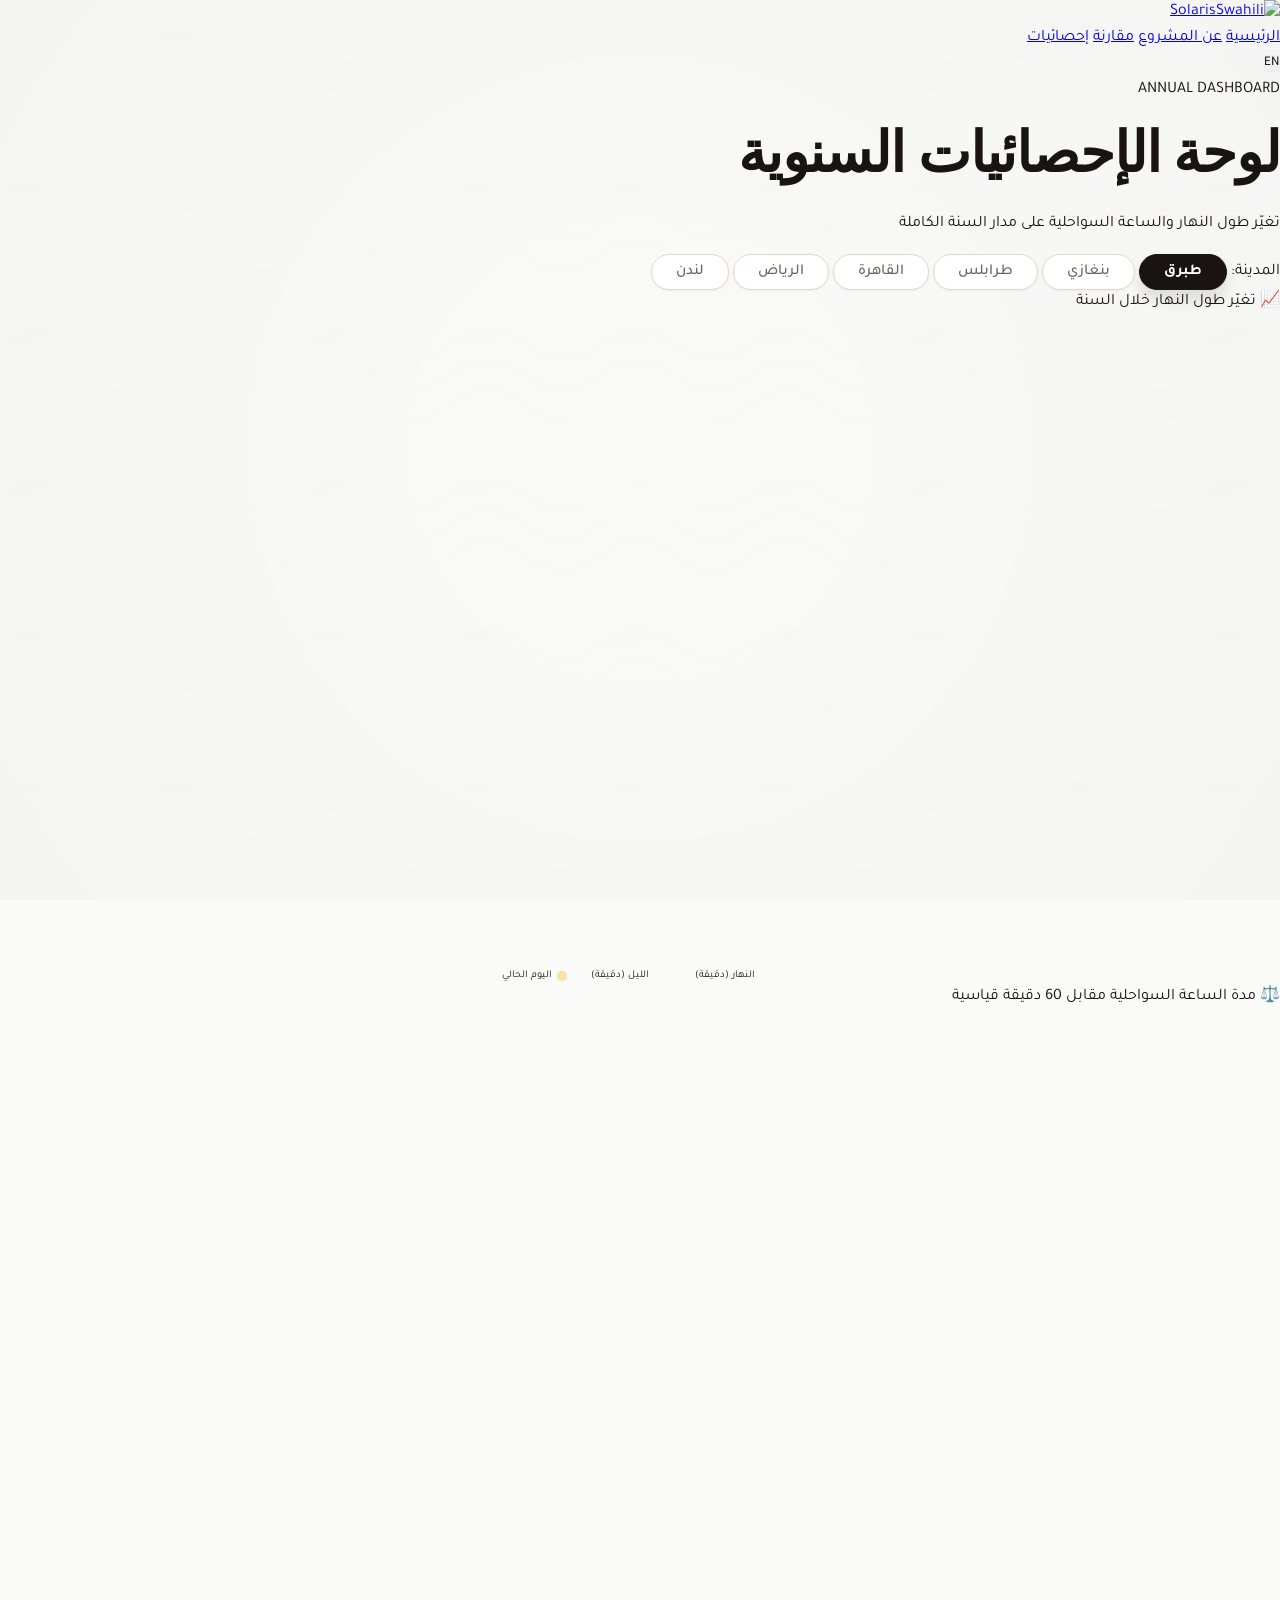
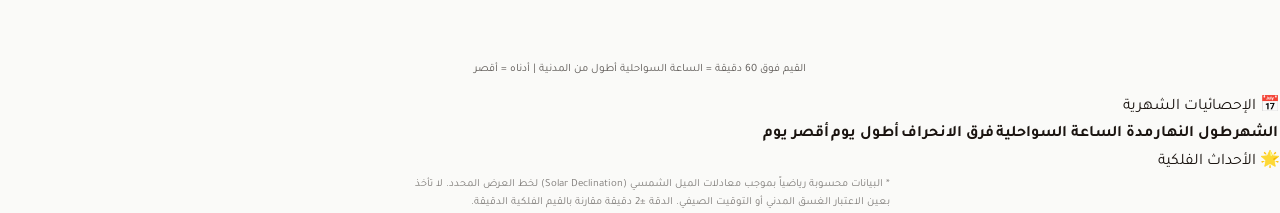
==== dashboard.html @ e829fd71 "Update dashboard.html" ====
<!DOCTYPE html>
<html lang="ar" dir="rtl">
<head>
    <meta charset="UTF-8">
    <meta name="viewport" content="width=device-width, initial-scale=1.0">
    <title>لوحة الإحصائيات السنوية | SolarisSwahili</title>
    <link rel="preconnect" href="https://fonts.googleapis.com">
    <link rel="preconnect" href="https://fonts.gstatic.com" crossorigin>
    <link href="https://fonts.googleapis.com/css2?family=JetBrains+Mono:wght@300;400;600;700&family=Tajawal:wght@300;400;500;700;800&display=swap" rel="stylesheet">
    <script src="https://cdn.tailwindcss.com"></script>
    <script>tailwind.config={darkMode:'class',theme:{extend:{fontFamily:{sans:['"Tajawal"','sans-serif'],mono:['"JetBrains Mono"','monospace']}}}}</script>
    <link rel="stylesheet" href="css/style.css">
    <style>
        .tooltip-dot {
            position:absolute;
            background:var(--text-pri);
            color:var(--surface);
            padding:0.3rem 0.6rem;
            border-radius:0.5rem;
            font-size:0.65rem;
            font-family:'JetBrains Mono',monospace;
            pointer-events:none;
            white-space:nowrap;
            transform:translate(-50%,-120%);
            /* ✅ مشكلة 12 — z-index عبر متغير CSS */
            z-index: var(--z-content, 10);
        }
    </style>
</head>
<body class="antialiased min-h-screen">

    <!-- ✅ Bug 3 — تطبيق الثيم المحفوظ مبكراً -->
    <script src="js/theme.js"></script>

    <nav class="site-nav">
        <!-- ✅ Issue 20 — شعار SVG -->
        <a href="index.html" class="nav-logo" aria-label="SolarisSwahili — الصفحة الرئيسية">
            <img src="assets/logo.svg" alt="SolarisSwahili" height="28">
        </a>
        <div class="nav-links">
            <!-- ✅ Bug 2 — data-i18n على جميع روابط التنقل -->
            <a href="index.html"     class="nav-link"        data-i18n="navHome">الرئيسية</a>
            <a href="about.html"     class="nav-link"        data-i18n="navAbout">عن المشروع</a>
            <a href="compare.html"   class="nav-link"        data-i18n="navCompare">مقارنة</a>
            <a href="dashboard.html" class="nav-link active" data-i18n="navDashboard">إحصائيات</a>
        </div>
        <div class="nav-right">
            <button id="lang-toggle" class="lang-btn" onclick="toggleLang()">EN</button>
        </div>
    </nav>

    <div id="stars-layer" class="fixed inset-0 pointer-events-none z-0 opacity-0" aria-hidden="true"></div>

    <div class="page-container" style="background:linear-gradient(160deg,var(--sky-top),var(--sky-bot));min-height:100vh;">

        <!-- Header -->
        <div class="text-center pt-4 pb-6 px-4">
            <p class="font-mono text-xs tracking-widest mb-2" style="color:var(--text-sec)">ANNUAL DASHBOARD</p>
            <h1 class="font-extrabold text-2xl md:text-3xl mb-2" style="color:var(--text-pri)">لوحة الإحصائيات السنوية</h1>
            <p class="text-sm max-w-md mx-auto" style="color:var(--text-sec)">
                تغيّر طول النهار والساعة السواحلية على مدار السنة الكاملة
            </p>
        </div>

        <!-- City picker -->
        <div class="dash-city-picker">
            <span class="text-xs font-bold tracking-wider" style="color:var(--text-sec);align-self:center;">المدينة:</span>
            <button class="city-btn text-xs active" onclick="selectCity(this,'Tobruk',32.0773,23.9600)" data-city="Tobruk">طبرق</button>
            <button class="city-btn text-xs" onclick="selectCity(this,'Benghazi',32.1167,20.0667)" data-city="Benghazi">بنغازي</button>
            <button class="city-btn text-xs" onclick="selectCity(this,'Tripoli',32.8892,13.1900)" data-city="Tripoli">طرابلس</button>
            <button class="city-btn text-xs" onclick="selectCity(this,'Cairo',30.0444,31.2357)" data-city="Cairo">القاهرة</button>
            <button class="city-btn text-xs" onclick="selectCity(this,'Riyadh',24.6877,46.7219)" data-city="Riyadh">الرياض</button>
            <button class="city-btn text-xs" onclick="selectCity(this,'London',51.5074,-0.1278)" data-city="London">لندن</button>
        </div>

        <!-- Key stats row -->
        <div class="dash-section">
            <div class="dash-stats-grid" id="stats-grid"></div>
        </div>

        <!-- Day Length Chart -->
        <div class="dash-section">
            <div class="dash-title">
                <span>📈</span>
                <span id="chart-title">تغيّر طول النهار خلال السنة</span>
            </div>
            <div class="dash-card">
                <div class="chart-container" style="position:relative;">
                    <!-- ✅ Bug 22 — إضافة role وaria-label وaria-describedby للـ Canvas -->
                    <canvas id="day-length-chart"
                            role="img"
                            aria-label="مخطط يُظهر تغير طول النهار على مدار السنة"
                            aria-describedby="chart-desc"
                            style="width:100%;display:block;cursor:crosshair;"></canvas>
                    <p id="chart-desc" class="sr-only">
                        يعرض هذا المخطط مدة النهار بالدقائق لكل يوم من أيام السنة.
                        أطول يوم في يونيو عند خطوط العرض الشمالية، وأقصر يوم في ديسمبر.
                    </p>
                    <div id="chart-tooltip" class="tooltip-dot" style="display:none;"></div>
                </div>
                <div style="display:flex;justify-content:center;gap:1.5rem;margin-top:0.75rem;font-size:0.65rem;color:var(--text-sec);">
                    <span style="display:flex;align-items:center;gap:0.3rem;">
                        <span style="width:18px;height:3px;display:inline-block;background:var(--day-clr);border-radius:9999px;"></span> النهار (دقيقة)
                    </span>
                    <span style="display:flex;align-items:center;gap:0.3rem;">
                        <span style="width:18px;height:3px;display:inline-block;background:var(--night-clr);border-radius:9999px;"></span> الليل (دقيقة)
                    </span>
                    <span style="display:flex;align-items:center;gap:0.3rem;">
                        <span style="width:10px;height:10px;display:inline-block;background:rgba(251,191,36,0.4);border:2px dashed var(--day-clr);border-radius:50%;"></span> اليوم الحالي
                    </span>
                </div>
            </div>
        </div>

        <!-- Swahili Hour vs Civil Time chart -->
        <div class="dash-section">
            <div class="dash-title">
                <span>⚖️</span>
                <span>مدة الساعة السواحلية مقابل 60 دقيقة قياسية</span>
            </div>
            <div class="dash-card">
                <div class="chart-container">
                    <canvas id="hour-diff-chart"
                            role="img"
                            aria-label="مخطط يقارن مدة الساعة السواحلية بالساعة القياسية (60 دقيقة) على مدار السنة"
                            style="width:100%;display:block;"></canvas>
                </div>
                <p style="font-size:0.7rem;color:var(--text-sec);text-align:center;margin-top:0.6rem;opacity:0.7;">
                    القيم فوق 60 دقيقة = الساعة السواحلية أطول من المدنية | أدناه = أقصر
                </p>
            </div>
        </div>

        <!-- Monthly stats table -->
        <div class="dash-section">
            <div class="dash-title">
                <span>📅</span> <span id="table-title">الإحصائيات الشهرية</span>
            </div>
            <div class="dash-card" style="overflow-x:auto;">
                <table class="dash-month-table" id="month-table">
                    <thead>
                        <tr>
                            <th>الشهر</th>
                            <th>طول النهار</th>
                            <th>مدة الساعة السواحلية</th>
                            <th>فرق الانحراف</th>
                            <th>أطول يوم</th>
                            <th>أقصر يوم</th>
                        </tr>
                    </thead>
                    <tbody id="month-tbody"></tbody>
                </table>
            </div>
        </div>

        <!-- Solar events -->
        <div class="dash-section">
            <div class="dash-title"><span>🌟</span> <span>الأحداث الفلكية</span></div>
            <div id="solar-events" class="dash-stats-grid"></div>
        </div>

        <!-- Note -->
        <div class="dash-section text-center">
            <p style="font-size:0.68rem;color:var(--text-sec);opacity:0.55;max-width:500px;margin:0 auto;line-height:1.7;">
                * البيانات محسوبة رياضياً بموجب معادلات الميل الشمسي (Solar Declination) لخط العرض المحدد.
                لا تأخذ بعين الاعتبار الغسق المدني أو التوقيت الصيفي.
                الدقة ±2 دقيقة مقارنة بالقيم الفلكية الدقيقة.
            </p>
        </div>

    </div><!-- /page-container -->

    <!-- ✅ Bug 2 — تحميل نظام الترجمة المشترك -->
    <script src="js/i18n.js"></script>
    <script>
    /* ══════════════════════════════════════════════════════
       Solar Astronomy Math (no API required)
    ══════════════════════════════════════════════════════ */

    /* ✅ Bug 2 — isEn مأخوذ من SubI18N */
    let isEn = SubI18N.getLang() === 'en';

    /* ✅ Bug 2 — toggleLang يفوّض إلى SubI18N */
    function toggleLang() {
        SubI18N.toggle();
        isEn = SubI18N.getLang() === 'en';
        renderAll();
    }

    const DEG = Math.PI / 180;

    function daylightMinutes(lat, doy) {
        const decl = -23.45 * Math.cos(2 * Math.PI / 365 * (doy + 10)) * DEG;
        const latR  = lat * DEG;
        const cosH  = -Math.tan(latR) * Math.tan(decl);
        if (cosH >= 1)  return 0;
        if (cosH <= -1) return 1440;
        const H = Math.acos(cosH);
        return (2 * H / Math.PI * 12 * 60);
    }

    function yearData(lat) {
        const data = [];
        for (let d = 1; d <= 365; d++) {
            const dayMin = daylightMinutes(lat, d);
            data.push({
                doy: d,
                dayMin: dayMin,
                nightMin: 1440 - dayMin,
                swahiliHourMin: dayMin / 12
            });
        }
        return data;
    }

    function currentDOY() {
        const now = new Date();
        const start = new Date(now.getFullYear(), 0, 0);
        return Math.floor((now - start) / 86400000);
    }

    const MONTH_NAMES_AR = ['يناير','فبراير','مارس','أبريل','مايو','يونيو',
                             'يوليو','أغسطس','سبتمبر','أكتوبر','نوفمبر','ديسمبر'];
    const MONTH_NAMES_EN = ['Jan','Feb','Mar','Apr','May','Jun',
                             'Jul','Aug','Sep','Oct','Nov','Dec'];
    const MONTH_DAYS = [31,28,31,30,31,30,31,31,30,31,30,31];

    function doyToMonthDay(doy) {
        let d = doy; let m = 0;
        while (d > MONTH_DAYS[m]) { d -= MONTH_DAYS[m]; m++; }
        return { month: m, day: d };
    }

    function fmtMin(min) {
        const h = Math.floor(min/60), m = Math.round(min%60);
        return `${h}:${String(m).padStart(2,'0')}`;
    }

    let currentLat = 32.0773;
    let currentCityName = isEn ? 'Tobruk' : 'طبرق';

    function selectCity(btn, name, lat) {
        document.querySelectorAll('.dash-city-picker .city-btn').forEach(b => b.classList.remove('active'));
        btn.classList.add('active');
        currentLat = lat;
        currentCityName = name;
        renderAll();
    }

    function getCSS(v) {
        return getComputedStyle(document.documentElement).getPropertyValue(v).trim();
    }

    function drawDayLengthChart(data) {
        const canvas = document.getElementById('day-length-chart');
        /* DPI fix already present in original */
        const dpr = window.devicePixelRatio || 1;
        const W = canvas.parentElement.clientWidth || 700;
        const H = Math.max(200, Math.min(280, W * 0.38));
        canvas.width  = W * dpr;
        canvas.height = H * dpr;
        canvas.style.width  = W + 'px';
        canvas.style.height = H + 'px';

        const ctx = canvas.getContext('2d');
        ctx.scale(dpr, dpr);
        ctx.clearRect(0, 0, W, H);

        const PAD = { top: 20, right: 20, bottom: 38, left: 42 };
        const cW = W - PAD.left - PAD.right;
        const cH = H - PAD.top  - PAD.bottom;

        const maxMin  = 1440;
        const dayClr  = getCSS('--day-clr');
        const ngtClr  = getCSS('--night-clr');
        const txtSec  = getCSS('--text-sec');
        const curDay  = currentDOY();

        // Grid lines
        ctx.strokeStyle = txtSec; ctx.lineWidth = 0.5; ctx.globalAlpha = 0.18;
        ctx.setLineDash([3,4]);
        for (let h = 0; h <= 24; h += 6) {
            const y = PAD.top + cH * (1 - h * 60 / maxMin);
            ctx.beginPath(); ctx.moveTo(PAD.left, y); ctx.lineTo(PAD.left + cW, y); ctx.stroke();
        }
        let doyStart = 0;
        MONTH_DAYS.forEach((md) => {
            const x = PAD.left + (doyStart / 365) * cW;
            ctx.beginPath(); ctx.moveTo(x, PAD.top); ctx.lineTo(x, PAD.top + cH); ctx.stroke();
            doyStart += md;
        });
        ctx.setLineDash([]); ctx.globalAlpha = 1;

        // Night area
        ctx.beginPath();
        data.forEach((d, i) => {
            const x = PAD.left + (i / 364) * cW;
            const y = PAD.top + cH * (1 - d.nightMin / maxMin);
            if (i === 0) ctx.moveTo(x, y); else ctx.lineTo(x, y);
        });
        ctx.lineTo(PAD.left + cW, PAD.top + cH); ctx.lineTo(PAD.left, PAD.top + cH); ctx.closePath();
        ctx.fillStyle = ngtClr; ctx.globalAlpha = 0.12; ctx.fill(); ctx.globalAlpha = 1;

        // Day area
        ctx.beginPath();
        data.forEach((d, i) => {
            const x = PAD.left + (i / 364) * cW;
            const y = PAD.top + cH * (1 - d.dayMin / maxMin);
            if (i === 0) ctx.moveTo(x, y); else ctx.lineTo(x, y);
        });
        ctx.lineTo(PAD.left + cW, PAD.top + cH); ctx.lineTo(PAD.left, PAD.top + cH); ctx.closePath();
        ctx.fillStyle = dayClr; ctx.globalAlpha = 0.15; ctx.fill(); ctx.globalAlpha = 1;

        // Day line
        ctx.beginPath(); ctx.strokeStyle = dayClr; ctx.lineWidth = 2.5;
        data.forEach((d, i) => {
            const x = PAD.left + (i / 364) * cW;
            const y = PAD.top + cH * (1 - d.dayMin / maxMin);
            if (i === 0) ctx.moveTo(x, y); else ctx.lineTo(x, y);
        });
        ctx.stroke();

        // Equinox line
        const eqY = PAD.top + cH * (1 - 720 / maxMin);
        ctx.beginPath(); ctx.moveTo(PAD.left, eqY); ctx.lineTo(PAD.left+cW, eqY);
        ctx.strokeStyle = txtSec; ctx.lineWidth = 1; ctx.setLineDash([4,4]); ctx.globalAlpha = 0.4; ctx.stroke();
        ctx.setLineDash([]); ctx.globalAlpha = 1;
        ctx.fillStyle = txtSec; ctx.font = `10px "JetBrains Mono", monospace`; ctx.globalAlpha = 0.55;
        ctx.fillText(isEn ? 'Equinox (12h)' : 'اعتدال (12س)', PAD.left + 4, eqY - 4);
        ctx.globalAlpha = 1;

        // Current day marker
        if (curDay >= 1 && curDay <= 365) {
            const x = PAD.left + ((curDay-1) / 364) * cW;
            const y = PAD.top + cH * (1 - data[curDay-1].dayMin / maxMin);
            ctx.beginPath(); ctx.arc(x, y, 6, 0, Math.PI*2);
            ctx.fillStyle = 'rgba(251,191,36,0.4)'; ctx.fill();
            ctx.beginPath(); ctx.arc(x, y, 4, 0, Math.PI*2);
            ctx.fillStyle = '#F59E0B'; ctx.fill();
            ctx.beginPath(); ctx.moveTo(x, PAD.top); ctx.lineTo(x, PAD.top+cH);
            ctx.strokeStyle = '#F59E0B'; ctx.lineWidth = 1; ctx.setLineDash([3,3]); ctx.globalAlpha = 0.4; ctx.stroke();
            ctx.setLineDash([]); ctx.globalAlpha = 1;
        }

        // Y axis labels
        ctx.fillStyle = txtSec; ctx.font = `9px "JetBrains Mono", monospace`; ctx.textAlign = 'right';
        for (let h = 0; h <= 24; h += 6) {
            const y = PAD.top + cH * (1 - h * 60 / maxMin);
            ctx.fillText(`${h}h`, PAD.left - 4, y + 3);
        }

        // X axis labels
        ctx.textAlign = 'center'; ctx.fillStyle = txtSec; ctx.font = `9px "JetBrains Mono", monospace`;
        let doy = 0;
        MONTH_DAYS.forEach((md, mi) => {
            const midDOY = doy + md / 2;
            const x = PAD.left + (midDOY / 365) * cW;
            const names = isEn ? MONTH_NAMES_EN : MONTH_NAMES_AR;
            ctx.fillText(names[mi], x, PAD.top + cH + 14);
            doy += md;
        });

        canvas._chartData = data;
        canvas._chartPad  = PAD;
        canvas._chartSize = { cW, cH, W, H };
    }

    function drawHourDiffChart(data) {
        const canvas = document.getElementById('hour-diff-chart');
        const dpr = window.devicePixelRatio || 1;
        const W = canvas.parentElement.clientWidth || 700;
        const H = Math.max(150, Math.min(200, W * 0.28));
        canvas.width  = W * dpr;
        canvas.height = H * dpr;
        canvas.style.width  = W + 'px';
        canvas.style.height = H + 'px';

        const ctx = canvas.getContext('2d');
        ctx.scale(dpr, dpr);
        ctx.clearRect(0, 0, W, H);

        const PAD = { top: 15, right: 20, bottom: 35, left: 42 };
        const cW = W - PAD.left - PAD.right;
        const cH = H - PAD.top  - PAD.bottom;

        const dayClr = getCSS('--day-clr');
        const ngtClr = getCSS('--night-clr');
        const txtSec = getCSS('--text-sec');

        const diffs = data.map(d => d.swahiliHourMin);
        const minV  = Math.min(...diffs);
        const maxV  = Math.max(...diffs);
        const span  = maxV - minV || 1;
        const mid   = 60;
        const curDay = currentDOY();

        const baseline = PAD.top + cH * (1 - (mid - minV) / span);

        ctx.beginPath();
        diffs.forEach((v, i) => {
            const x = PAD.left + (i / 364) * cW;
            const y = PAD.top + cH * (1 - (v - minV) / span);
            if (i === 0) ctx.moveTo(x, Math.min(y, baseline)); else ctx.lineTo(x, Math.min(y, baseline));
        });
        ctx.lineTo(PAD.left + cW, baseline); ctx.lineTo(PAD.left, baseline); ctx.closePath();
        ctx.fillStyle = dayClr; ctx.globalAlpha = 0.18; ctx.fill(); ctx.globalAlpha = 1;

        ctx.beginPath();
        diffs.forEach((v, i) => {
            const x = PAD.left + (i / 364) * cW;
            const y = PAD.top + cH * (1 - (v - minV) / span);
            if (i === 0) ctx.moveTo(x, Math.max(y, baseline)); else ctx.lineTo(x, Math.max(y, baseline));
        });
        ctx.lineTo(PAD.left + cW, baseline); ctx.lineTo(PAD.left, baseline); ctx.closePath();
        ctx.fillStyle = ngtClr; ctx.globalAlpha = 0.18; ctx.fill(); ctx.globalAlpha = 1;

        ctx.beginPath(); ctx.strokeStyle = dayClr; ctx.lineWidth = 2;
        diffs.forEach((v, i) => {
            const x = PAD.left + (i / 364) * cW;
            const y = PAD.top + cH * (1 - (v - minV) / span);
            if (i === 0) ctx.moveTo(x, y); else ctx.lineTo(x, y);
        });
        ctx.stroke();

        ctx.beginPath(); ctx.moveTo(PAD.left, baseline); ctx.lineTo(PAD.left + cW, baseline);
        ctx.strokeStyle = txtSec; ctx.lineWidth = 1.2; ctx.setLineDash([4,4]); ctx.globalAlpha = 0.5; ctx.stroke();
        ctx.setLineDash([]); ctx.globalAlpha = 1;

        if (curDay >= 1 && curDay <= 365) {
            const x = PAD.left + ((curDay-1) / 364) * cW;
            const y = PAD.top + cH * (1 - (diffs[curDay-1] - minV) / span);
            ctx.beginPath(); ctx.arc(x, y, 4, 0, Math.PI*2);
            ctx.fillStyle = '#F59E0B'; ctx.fill();
        }

        ctx.fillStyle = txtSec; ctx.font = `9px "JetBrains Mono",monospace`; ctx.textAlign = 'right';
        [minV, 60, maxV].forEach(v => {
            const y = PAD.top + cH * (1 - (v - minV) / span);
            ctx.fillText(`${v.toFixed(0)}m`, PAD.left - 4, y + 3);
        });

        ctx.textAlign = 'center'; ctx.font = `9px "JetBrains Mono",monospace`;
        let doy = 0;
        MONTH_DAYS.forEach((md, mi) => {
            const midDOY = doy + md/2;
            const x = PAD.left + (midDOY/365) * cW;
            const names = isEn ? MONTH_NAMES_EN : MONTH_NAMES_AR;
            ctx.fillText(names[mi], x, PAD.top + cH + 14);
            doy += md;
        });

        ctx.fillText('60m', PAD.left - 4, baseline + 3);
    }

    function buildStatsGrid(data) {
        const maxDay = data.reduce((a,b) => a.dayMin > b.dayMin ? a : b);
        const minDay = data.reduce((a,b) => a.dayMin < b.dayMin ? a : b);
        const curDay = currentDOY();
        const today  = data[Math.min(curDay-1, 364)] || data[0];

        const maxMD = doyToMonthDay(maxDay.doy);
        const minMD = doyToMonthDay(minDay.doy);
        const MNAMES = isEn ? MONTH_NAMES_EN : MONTH_NAMES_AR;

        const statsEl = document.getElementById('stats-grid');
        statsEl.innerHTML = [
            { val: fmtMin(today.dayMin),               lbl: isEn ? "Today's Daylight" : 'النهار اليوم' },
            { val: today.swahiliHourMin.toFixed(1)+'m', lbl: isEn ? "Swahili Hour Today" : 'مدة الساعة اليوم' },
            { val: `${MNAMES[maxMD.month]} ${maxMD.day}`, lbl: isEn ? 'Longest Day' : 'أطول يوم' },
            { val: `${MNAMES[minMD.month]} ${minMD.day}`, lbl: isEn ? 'Shortest Day' : 'أقصر يوم' },
            { val: fmtMin(maxDay.dayMin),               lbl: isEn ? 'Max Daylight' : 'أقصى نهار' },
            { val: fmtMin(minDay.dayMin),               lbl: isEn ? 'Min Daylight' : 'أدنى نهار' },
        ].map(s => `
            <div class="dash-stat-card">
                <div class="dash-stat-val">${s.val}</div>
                <div class="dash-stat-lbl">${s.lbl}</div>
            </div>`).join('');
    }

    function buildMonthTable(data) {
        const maxDayMin = Math.max(...data.map(d => d.dayMin));
        const minDayMin = Math.min(...data.map(d => d.dayMin));
        const MNAMES = isEn ? MONTH_NAMES_EN : MONTH_NAMES_AR;
        let doy = 1;
        const rows = MONTH_DAYS.map((md, mi) => {
            const slice = data.slice(doy - 1, doy - 1 + md);
            const avgDay   = slice.reduce((s,d)=>s+d.dayMin,0) / slice.length;
            const avgHour  = avgDay / 12;
            const deviation = (avgHour - 60).toFixed(1);
            const maxInMonth = Math.max(...slice.map(d=>d.dayMin));
            const minInMonth = Math.min(...slice.map(d=>d.dayMin));
            const isMax = maxInMonth === maxDayMin;
            const isMin = minInMonth === minDayMin;
            doy += md;
            return `<tr class="${isMax?'highlight-max':isMin?'highlight-min':''}">
                <td>${MNAMES[mi]}</td>
                <td>${fmtMin(avgDay)}</td>
                <td>${avgHour.toFixed(1)} م</td>
                <td style="color:${deviation>0?'var(--day-clr)':'var(--night-clr)'}">${deviation>0?'+':''}${deviation} م</td>
                <td>${fmtMin(maxInMonth)}</td>
                <td>${fmtMin(minInMonth)}</td>
            </tr>`;
        }).join('');

        document.getElementById('month-tbody').innerHTML = rows;

        /* ✅ Bug 17 — تحديث رؤوس الجدول بناءً على اللغة المحفوظة */
        const th = document.querySelectorAll('#month-table th');
        const headers = isEn
            ? ['Month','Daylight (avg)','Swahili Hour','vs 60min','Longest Day','Shortest Day']
            : ['الشهر','طول النهار','مدة الساعة','الفرق','أطول يوم','أقصر يوم'];
        th.forEach((t,i) => { if(headers[i]) t.textContent = headers[i]; });
    }

    function buildSolarEvents() {
        const MNAMES = isEn ? MONTH_NAMES_EN : MONTH_NAMES_AR;
        const data = yearData(currentLat);
        let maxD = data[0], minD = data[0];
        let eq1 = null, eq2 = null;
        data.forEach(d => {
            if (d.dayMin > maxD.dayMin) maxD = d;
            if (d.dayMin < minD.dayMin) minD = d;
        });
        let eq1Diff = Infinity, eq2Diff = Infinity;
        data.forEach(d => {
            const diff = Math.abs(d.dayMin - 720);
            if (d.doy < 180 && diff < eq1Diff) { eq1Diff = diff; eq1 = d; }
            if (d.doy >= 180 && diff < eq2Diff) { eq2Diff = diff; eq2 = d; }
        });

        const fmt = doy => {
            const {month, day} = doyToMonthDay(doy);
            return `${MNAMES[month]} ${day}`;
        };

        const events = [
            { icon:'☀️', name: isEn?'Summer Solstice':'الانقلاب الصيفي',   date: fmt(maxD.doy), detail: fmtMin(maxD.dayMin), color:'var(--day-clr)' },
            { icon:'🌙', name: isEn?'Winter Solstice':'الانقلاب الشتوي',   date: fmt(minD.doy), detail: fmtMin(minD.dayMin), color:'var(--night-clr)' },
            { icon:'⚖️', name: isEn?'Spring Equinox':'الاعتدال الربيعي',   date: fmt(eq1?.doy||79), detail: fmtMin(eq1?.dayMin||720), color:'var(--accent)' },
            { icon:'⚖️', name: isEn?'Autumn Equinox':'الاعتدال الخريفي',  date: fmt(eq2?.doy||265), detail: fmtMin(eq2?.dayMin||720), color:'var(--accent)' },
        ];

        document.getElementById('solar-events').innerHTML = events.map(e => `
            <div class="dash-stat-card" style="border-color:${e.color}20;">
                <div style="font-size:1.8rem;margin-bottom:0.3rem;">${e.icon}</div>
                <div class="dash-stat-val" style="font-size:1rem;color:${e.color}">${e.date}</div>
                <div class="dash-stat-lbl">${e.name}</div>
                <div style="font-family:'JetBrains Mono',monospace;font-size:0.68rem;color:var(--text-sec);margin-top:0.2rem;">${e.detail}</div>
            </div>`).join('');
    }

    function renderAll() {
        const data = yearData(currentLat);
        buildStatsGrid(data);
        buildMonthTable(data);
        buildSolarEvents();
        setTimeout(() => {
            drawDayLengthChart(data);
            drawHourDiffChart(data);
            setupChartHover(data);
        }, 50);
    }

    function setupChartHover(data) {
        const canvas = document.getElementById('day-length-chart');
        const tooltip = document.getElementById('chart-tooltip');
        if (!canvas._chartData) return;

        canvas.onmousemove = (e) => {
            const rect = canvas.getBoundingClientRect();
            const mx   = e.clientX - rect.left;
            const { PAD, cW, cH } = { PAD: canvas._chartPad, ...canvas._chartSize };
            if (mx < PAD.left || mx > PAD.left + cW) { tooltip.style.display='none'; return; }
            const idx = Math.round((mx - PAD.left) / cW * 364);
            const d   = data[Math.max(0, Math.min(364, idx))];
            if (!d) return;
            const MNAMES = isEn ? MONTH_NAMES_EN : MONTH_NAMES_AR;
            const {month, day} = doyToMonthDay(d.doy);
            tooltip.textContent = `${MNAMES[month]} ${day} | ${fmtMin(d.dayMin)} | ${d.swahiliHourMin.toFixed(1)}m/hr`;
            tooltip.style.display = 'block';
            tooltip.style.left = (mx) + 'px';
            tooltip.style.top  = (PAD.top + cH * (1 - d.dayMin / 1440) - 8) + 'px';
        };
        canvas.onmouseleave = () => { tooltip.style.display = 'none'; };
    }

    /* تحميل أولي */
    renderAll();

    window.addEventListener('resize', () => {
        const data = yearData(currentLat);
        drawDayLengthChart(data);
        drawHourDiffChart(data);
        setupChartHover(data);
    });
    </script>
</body>
</html>
---- css/style.css ----
/* ============================================================================
   SOLARIS SWAHILI - PROFESSIONAL DESIGN SYSTEM
   Psychological, Visual, and Interactive Excellence
   ============================================================================ */

/* ============================================================================
   1. DESIGN TOKENS & COLOR SYSTEM
   ============================================================================ */

:root {
    /* Typography System */
    --font-display: 'Playfair Display', serif;
    --font-sans: 'Tajawal', 'Segoe UI', sans-serif;
    --font-mono: 'JetBrains Mono', monospace;
    
    /* Spacing Scale (8px base) */
    --spacing-xs: 0.25rem;
    --spacing-sm: 0.5rem;
    --spacing-md: 1rem;
    --spacing-lg: 1.5rem;
    --spacing-xl: 2rem;
    --spacing-2xl: 3rem;
    --spacing-3xl: 4rem;
    
    /* Shadows (depth system) */
    --shadow-sm: 0 1px 2px rgba(0, 0, 0, 0.05);
    --shadow-md: 0 4px 6px rgba(0, 0, 0, 0.1);
    --shadow-lg: 0 10px 15px rgba(0, 0, 0, 0.1);
    --shadow-xl: 0 20px 25px rgba(0, 0, 0, 0.15);
    --shadow-2xl: 0 25px 50px rgba(0, 0, 0, 0.2);
    
    /* Border Radius (consistent curves) */
    --radius-sm: 0.375rem;
    --radius-md: 0.75rem;
    --radius-lg: 1.5rem;
    --radius-xl: 2rem;
    --radius-full: 9999px;
    
    /* Transitions (purposeful motion) */
    --transition-fast: 150ms cubic-bezier(0.4, 0, 0.2, 1);
    --transition-base: 300ms cubic-bezier(0.4, 0, 0.2, 1);
    --transition-slow: 500ms cubic-bezier(0.4, 0, 0.2, 1);
    
    /* Day Theme (Bright, Energetic) */
    --bg-color: #FAFAF8;
    --surface: #FFFFFF;
    --surface-secondary: #F5F3F0;
    --text-primary: #1A1410;
    --text-secondary: #6B6360;
    --text-tertiary: #9A9390;
    --accent: #D4A574;
    --accent-light: #E8D5C4;
    --accent-dark: #8B6F47;
    --day-bar: #DC7F3A;
    --night-bar: #4F46E5;
    --success: #10B981;
    --error: #EF4444;
    --warning: #F59E0B;
    
    /* Swahili-inspired palette */
    --swahili-sand: #E8D5C4;
    --swahili-earth: #8B6F47;
    --swahili-ocean: #1E5A8E;
    --swahili-spice: #D97706;
    --swahili-coral: #F97316;
}

/* Golden Hour Theme (Warm, Meditative) */
body.theme-golden {
    --bg-color: #FEF9F3;
    --surface: #FFFBF5;
    --surface-secondary: #F9F3EB;
    --text-primary: #5C4033;
    --text-secondary: #8B7355;
    --text-tertiary: #A89080;
    --accent: #D4A574;
    --accent-light: #E8D5C4;
    --accent-dark: #B8956A;
    --day-bar: #EA8B3D;
    --night-bar: #6B5B95;
}

/* Night Theme (Deep, Contemplative) */
body.theme-night {
    --bg-color: #0F0D0A;
    --surface: #1A1815;
    --surface-secondary: #2D2925;
    --text-primary: #F5F1ED;
    --text-secondary: #B8B0A8;
    --text-tertiary: #8B8380;
    --accent: #D4A574;
    --accent-light: #E8D5C4;
    --accent-dark: #C4956B;
    --day-bar: #F59E0B;
    --night-bar: #818CF8;
    --success: #34D399;
    --error: #F87171;
    --warning: #FBBF24;
}

/* ============================================================================
   2. GLOBAL STYLES & RESET
   ============================================================================ */

* {
    margin: 0;
    padding: 0;
    box-sizing: border-box;
}

html {
    scroll-behavior: smooth;
    color-scheme: light dark;
}

body {
    background-color: var(--bg-color);
    color: var(--text-primary);
    font-family: var(--font-sans);
    font-size: 1rem;
    line-height: 1.6;
    overflow-x: hidden;
    transition: background-color var(--transition-slow), color var(--transition-slow);
    -webkit-font-smoothing: antialiased;
    -moz-osx-font-smoothing: grayscale;
}

/* Respect user motion preferences */
@media (prefers-reduced-motion: reduce) {
    *,
    *::before,
    *::after {
        animation-duration: 0.01ms !important;
        animation-iteration-count: 1 !important;
        transition-duration: 0.01ms !important;
        scroll-behavior: auto !important;
    }
}

/* ============================================================================
   3. ATMOSPHERIC BACKGROUND LAYERS
   ============================================================================ */

/* Subtle topographic pattern */
body::before {
    content: "";
    position: fixed;
    inset: 0;
    background-image: url("data:image/svg+xml,%3Csvg width='100' height='100' viewBox='0 0 100 100' xmlns='http://www.w3.org/2000/svg'%3E%3Cdefs%3E%3ClinearGradient id='grad' x1='0%25' y1='0%25' x2='100%25' y2='100%25'%3E%3Cstop offset='0%25' style='stop-color:%23888888;stop-opacity:0.08'/%3E%3Cstop offset='100%25' style='stop-color:%23888888;stop-opacity:0.02'/%3E%3C/linearGradient%3E%3C/defs%3E%3Cpath d='M0 50 Q 25 30, 50 50 T 100 50 M 0 70 Q 25 50, 50 70 T 100 70 M 0 30 Q 25 10, 50 30 T 100 30' fill='url(%23grad)' stroke='%23888888' stroke-width='0.3' opacity='0.06'/%3E%3C/svg%3E");
    background-size: 150px 150px;
    pointer-events: none;
    z-index: -2;
}

/* Gradient overlay for depth */
body::after {
    content: "";
    position: fixed;
    inset: 0;
    background: radial-gradient(circle at 50% 50%, transparent 0%, rgba(0, 0, 0, 0.02) 100%);
    pointer-events: none;
    z-index: -1;
}

/* ============================================================================
   4. TYPOGRAPHY SYSTEM
   ============================================================================ */

h1, h2, h3, h4, h5, h6 {
    font-family: var(--font-display);
    font-weight: 700;
    line-height: 1.2;
    letter-spacing: -0.02em;
    color: var(--text-primary);
}

h1 {
    font-size: clamp(2rem, 5vw, 3.5rem);
    margin-bottom: var(--spacing-lg);
}

h2 {
    font-size: clamp(1.75rem, 4vw, 2.5rem);
    margin-bottom: var(--spacing-md);
}

h3 {
    font-size: clamp(1.5rem, 3vw, 2rem);
    margin-bottom: var(--spacing-md);
}

p {
    color: var(--text-secondary);
    margin-bottom: var(--spacing-md);
    line-height: 1.7;
}

/* Proper ellipsis usage */
.truncate {
    overflow: hidden;
    text-overflow: ellipsis;
    white-space: nowrap;
}

.line-clamp-2 {
    display: -webkit-box;
    -webkit-line-clamp: 2;
    -webkit-box-orient: vertical;
    overflow: hidden;
}

/* Prevent widow text on headings */
h1, h2, h3 {
    text-wrap: balance;
}

/* Tabular numbers for time displays */
.time-display,
.metric-display,
#metric-display,
#standard-time,
#countdown-display {
    font-variant-numeric: tabular-nums;
    font-family: var(--font-mono);
}

/* ============================================================================
   5. INTERACTIVE ELEMENTS - BUTTONS & CONTROLS
   ============================================================================ */

button {
    font-family: var(--font-sans);
    cursor: pointer;
    border: none;
    transition: all var(--transition-base);
    position: relative;
    overflow: hidden;
}

button:disabled {
    opacity: 0.5;
    cursor: not-allowed;
}

/* Primary button style */
.btn-primary {
    background-color: var(--accent);
    color: var(--text-primary);
    padding: var(--spacing-md) var(--spacing-lg);
    border-radius: var(--radius-full);
    font-weight: 600;
    font-size: 0.95rem;
    box-shadow: var(--shadow-md);
    position: relative;
}

.btn-primary::before {
    content: "";
    position: absolute;
    inset: 0;
    background: linear-gradient(135deg, rgba(255, 255, 255, 0.2), transparent);
    opacity: 0;
    transition: opacity var(--transition-base);
    border-radius: var(--radius-full);
}

.btn-primary:hover:not(:disabled) {
    background-color: var(--accent-dark);
    transform: translateY(-2px);
    box-shadow: var(--shadow-lg);
}

.btn-primary:active:not(:disabled) {
    transform: translateY(0);
}

.btn-primary:focus-visible {
    outline: 2px solid var(--accent-dark);
    outline-offset: 2px;
}

/* Secondary button style */
.btn-secondary {
    background-color: var(--surface-secondary);
    color: var(--text-primary);
    padding: var(--spacing-sm) var(--spacing-md);
    border: 1.5px solid var(--accent-light);
    border-radius: var(--radius-full);
    font-weight: 500;
    font-size: 0.9rem;
    box-shadow: var(--shadow-sm);
}

.btn-secondary:hover:not(:disabled) {
    background-color: var(--accent-light);
    border-color: var(--accent-dark);
    transform: translateY(-1px);
    box-shadow: var(--shadow-md);
}

.btn-secondary:focus-visible {
    outline: 2px solid var(--accent-dark);
    outline-offset: 2px;
}

/* Icon-only button (with proper accessibility) */
.btn-icon {
    width: 2.5rem;
    height: 2.5rem;
    border-radius: var(--radius-full);
    display: flex;
    align-items: center;
    justify-content: center;
    background-color: var(--surface);
    border: 1.5px solid var(--accent-light);
    color: var(--text-primary);
    box-shadow: var(--shadow-md);
    backdrop-filter: blur(10px);
}

.btn-icon:hover:not(:disabled) {
    background-color: var(--accent-light);
    border-color: var(--accent-dark);
    transform: scale(1.05);
}

.btn-icon:focus-visible {
    outline: 2px solid var(--accent-dark);
    outline-offset: 2px;
}

/* City selector buttons */
.city-btn {
    font-family: var(--font-sans);
    font-size: 0.95rem;
    padding: var(--spacing-sm) var(--spacing-lg);
    border-radius: var(--radius-full);
    color: var(--text-secondary);
    background-color: var(--surface);
    border: 1.5px solid var(--accent-light);
    transition: all var(--transition-base);
    cursor: pointer;
    box-shadow: var(--shadow-sm);
    font-weight: 500;
}

.city-btn:hover {
    color: var(--text-primary);
    border-color: var(--accent);
    background-color: var(--accent-light);
    transform: translateY(-2px);
    box-shadow: var(--shadow-md);
}

.city-btn:focus-visible {
    outline: 2px solid var(--accent-dark);
    outline-offset: 2px;
}

.city-btn.active {
    color: var(--surface);
    background-color: var(--text-primary);
    border-color: var(--text-primary);
    font-weight: 700;
    box-shadow: var(--shadow-lg);
}

/* ============================================================================
   6. FORM CONTROLS
   ============================================================================ */

input,
textarea,
select {
    font-family: var(--font-sans);
    font-size: 1rem;
    color: var(--text-primary);
    background-color: var(--surface);
    border: 1.5px solid var(--accent-light);
    border-radius: var(--radius-lg);
    padding: var(--spacing-md);
    transition: all var(--transition-base);
}

input::placeholder,
textarea::placeholder {
    color: var(--text-tertiary);
}

input:focus,
textarea:focus,
select:focus {
    outline: none;
    border-color: var(--accent-dark);
    box-shadow: 0 0 0 3px rgba(212, 165, 116, 0.1);
}

input:disabled,
textarea:disabled,
select:disabled {
    opacity: 0.6;
    cursor: not-allowed;
}

/* Remove default browser styling for select */
select {
    appearance: none;
    background-image: url("data:image/svg+xml,%3Csvg xmlns='http://www.w3.org/2000/svg' width='12' height='12' viewBox='0 0 12 12'%3E%3Cpath fill='%236B6360' d='M6 9L1 4h10z'/%3E%3C/svg%3E");
    background-repeat: no-repeat;
    background-position: right 0.75rem center;
    padding-right: 2.5rem;
}

/* ============================================================================
   7. ANIMATIONS & TRANSITIONS
   ============================================================================ */

@keyframes fadeIn {
    from {
        opacity: 0;
        transform: translateY(10px);
    }
    to {
        opacity: 1;
        transform: translateY(0);
    }
}

@keyframes slideInLeft {
    from {
        opacity: 0;
        transform: translateX(-20px);
    }
    to {
        opacity: 1;
        transform: translateX(0);
    }
}

@keyframes slideInRight {
    from {
        opacity: 0;
        transform: translateX(20px);
    }
    to {
        opacity: 1;
        transform: translateX(0);
    }
}

@keyframes pulse {
    0%, 100% {
        opacity: 1;
    }
    50% {
        opacity: 0.7;
    }
}

@keyframes glow {
    0%, 100% {
        box-shadow: 0 0 0 0 rgba(212, 165, 116, 0.7);
    }
    50% {
        box-shadow: 0 0 0 10px rgba(212, 165, 116, 0);
    }
}

@keyframes shimmer {
    0% {
        background-position: -1000px 0;
    }
    100% {
        background-position: 1000px 0;
    }
}

/* Staggered animation delays */
.stagger-1 { animation-delay: 0.1s; }
.stagger-2 { animation-delay: 0.2s; }
.stagger-3 { animation-delay: 0.3s; }
.stagger-4 { animation-delay: 0.4s; }
.stagger-5 { animation-delay: 0.5s; }

/* ============================================================================
   8. LOADER & LOADING STATES
   ============================================================================ */

#loader {
    background: linear-gradient(135deg, var(--surface) 0%, var(--surface-secondary) 100%);
    backdrop-filter: blur(20px);
    -webkit-backdrop-filter: blur(20px);
}

#loader::before {
    content: "";
    position: absolute;
    inset: 0;
    background: radial-gradient(circle at 50% 50%, rgba(212, 165, 116, 0.05), transparent);
    pointer-events: none;
}

.spinner {
    width: 2.5rem;
    height: 2.5rem;
    border: 3px solid var(--accent-light);
    border-top-color: var(--accent);
    border-radius: 50%;
    animation: spin 1s linear infinite;
}

@keyframes spin {
    to { transform: rotate(360deg); }
}

/* Loading text with ellipsis animation */
.loading-text::after {
    content: "";
    animation: dots 1.5s steps(4, end) infinite;
}

@keyframes dots {
    0%, 20% { content: ""; }
    40% { content: "."; }
    60% { content: ".."; }
    80%, 100% { content: "..."; }
}

/* ============================================================================
   9. ERROR & ALERT STATES
   ============================================================================ */

#error-overlay {
    background: linear-gradient(135deg, rgba(239, 68, 68, 0.95), rgba(220, 38, 38, 0.95));
    backdrop-filter: blur(20px);
}

.error-box {
    background: rgba(255, 255, 255, 0.1);
    border: 1px solid rgba(255, 255, 255, 0.2);
    border-radius: var(--radius-xl);
    padding: var(--spacing-xl);
    backdrop-filter: blur(10px);
}

.error-icon {
    width: 3rem;
    height: 3rem;
    margin-bottom: var(--spacing-md);
    animation: pulse 2s ease-in-out infinite;
}

/* ============================================================================
   10. PRAYER MARKERS & SVG INTERACTIONS
   ============================================================================ */

.prayer-marker {
    fill: var(--surface);
    stroke: var(--text-secondary);
    stroke-width: 2;
    transition: all var(--transition-base);
    cursor: help;
    filter: drop-shadow(0 2px 4px rgba(0, 0, 0, 0.1));
}

.prayer-marker:hover {
    fill: var(--accent);
    stroke: var(--accent-dark);
    r: 6;
    filter: drop-shadow(0 4px 8px rgba(0, 0, 0, 0.15));
}

.prayer-marker:focus-visible {
    outline: 2px solid var(--accent-dark);
    outline-offset: 2px;
}

/* SVG arc progress animation */
#progress-arc {
    transition: stroke-dashoffset var(--transition-slow) linear;
    filter: drop-shadow(0 2px 4px rgba(0, 0, 0, 0.1));
}

/* Celestial body (sun/moon) */
#sun-shape,
#moon-shape {
    filter: drop-shadow(0 4px 8px rgba(0, 0, 0, 0.15));
}

/* ============================================================================
   11. CARDS & CONTAINERS
   ============================================================================ */

.card {
    background: var(--surface);
    border: 1px solid var(--accent-light);
    border-radius: var(--radius-xl);
    padding: var(--spacing-lg);
    box-shadow: var(--shadow-md);
    transition: all var(--transition-base);
    backdrop-filter: blur(10px);
}

.card:hover {
    border-color: var(--accent);
    box-shadow: var(--shadow-lg);
    transform: translateY(-2px);
}

.card-header {
    background: linear-gradient(135deg, var(--accent-light) 0%, var(--surface-secondary) 100%);
    border-bottom: 1px solid var(--accent-light);
    padding: var(--spacing-lg);
    border-radius: var(--radius-xl) var(--radius-xl) 0 0;
}

.card-body {
    padding: var(--spacing-lg);
}

.card-footer {
    background: var(--surface-secondary);
    border-top: 1px solid var(--accent-light);
    padding: var(--spacing-lg);
    border-radius: 0 0 var(--radius-xl) var(--radius-xl);
}

/* ============================================================================
   12. TOOLTIPS & POPOVERS
   ============================================================================ */

.tooltip {
    position: absolute;
    background: var(--text-primary);
    color: var(--surface);
    padding: var(--spacing-sm) var(--spacing-md);
    border-radius: var(--radius-md);
    font-size: 0.875rem;
    white-space: nowrap;
    z-index: 1000;
    box-shadow: var(--shadow-lg);
    opacity: 0;
    visibility: hidden;
    transition: opacity var(--transition-base), visibility var(--transition-base);
    pointer-events: none;
}

.tooltip.visible {
    opacity: 1;
    visibility: visible;
}

/* Smart tooltip positioning */
.group:hover .tooltip,
.group:focus-within .tooltip {
    opacity: 1;
    visibility: visible;
}

/* ============================================================================
   13. RESPONSIVE GRID & LAYOUT
   ============================================================================ */

.container {
    width: 100%;
    max-width: 42rem;
    margin: 0 auto;
    padding: 0 var(--spacing-md);
}

@media (min-width: 640px) {
    .container {
        padding: 0 var(--spacing-lg);
    }
}

/* Flex utilities with proper min-width for truncation */
.flex-row {
    display: flex;
    flex-direction: row;
    align-items: center;
    gap: var(--spacing-md);
}

.flex-row > * {
    min-width: 0;
}

.flex-col {
    display: flex;
    flex-direction: column;
    gap: var(--spacing-md);
}

/* ============================================================================
   14. ACCESSIBILITY ENHANCEMENTS
   ============================================================================ */

/* Skip link for keyboard navigation */
.skip-link {
    position: absolute;
    top: -40px;
    left: 0;
    background: var(--accent);
    color: var(--text-primary);
    padding: var(--spacing-sm) var(--spacing-md);
    text-decoration: none;
    z-index: 100;
    border-radius: var(--radius-md);
}

.skip-link:focus {
    top: 0;
}

/* Focus visible states */
:focus-visible {
    outline: 2px solid var(--accent-dark);
    outline-offset: 2px;
}

/* Reduce motion for animations */
@media (prefers-reduced-motion: reduce) {
    * {
        animation-duration: 0.01ms !important;
        animation-iteration-count: 1 !important;
        transition-duration: 0.01ms !important;
    }
}

/* High contrast mode support */
@media (prefers-contrast: more) {
    button,
    input,
    select,
    textarea {
        border-width: 2px;
    }
    
    .city-btn {
        border-width: 2px;
    }
}

/* ============================================================================
   15. THEME TOGGLE & TRANSITIONS
   ============================================================================ */

/* Smooth theme transitions */
body {
    transition: background-color var(--transition-slow), color var(--transition-slow);
}

/* Theme icon animations */
#sun-icon,
#moon-icon {
    transition: opacity var(--transition-base), transform var(--transition-base);
}

#sun-icon.hidden,
#moon-icon.hidden {
    opacity: 0;
    transform: scale(0.8);
    pointer-events: none;
}

/* ============================================================================
   16. STARS LAYER (Night Mode)
   ============================================================================ */

#stars-layer {
    transition: opacity var(--transition-slow);
    background-size: 200px 200px;
}

/* ============================================================================
   17. UTILITY CLASSES
   ============================================================================ */

.sr-only {
    position: absolute;
    width: 1px;
    height: 1px;
    padding: 0;
    margin: -1px;
    overflow: hidden;
    clip: rect(0, 0, 0, 0);
    white-space: nowrap;
    border-width: 0;
}

.pointer-events-none {
    pointer-events: none;
}

.pointer-events-auto {
    pointer-events: auto;
}

.touch-action-manipulation {
    touch-action: manipulation;
}

/* Prevent double-tap zoom delay on touch */
button,
a,
input[type="button"],
input[type="submit"] {
    touch-action: manipulation;
    -webkit-tap-highlight-color: transparent;
}

/* ============================================================================
   18. RESPONSIVE DESIGN
   ============================================================================ */

@media (max-width: 640px) {
    h1 {
        font-size: 1.75rem;
    }
    
    h2 {
        font-size: 1.5rem;
    }
    
    .city-btn {
        padding: var(--spacing-sm) var(--spacing-md);
        font-size: 0.85rem;
    }
    
    .card {
        padding: var(--spacing-md);
    }
}

@media (max-width: 480px) {
    body {
        font-size: 0.95rem;
    }
    
    h1 {
        font-size: 1.5rem;
    }
    
    .container {
        padding: 0 var(--spacing-sm);
    }
}

/* ============================================================================
   19. PRINT STYLES
   ============================================================================ */

@media print {
    body {
        background: white;
        color: black;
    }
    
    button,
    .btn-icon,
    #theme-toggle,
    #theme-auto-reset {
        display: none;
    }
    
    .card {
        box-shadow: none;
        border: 1px solid #ccc;
        page-break-inside: avoid;
    }
}
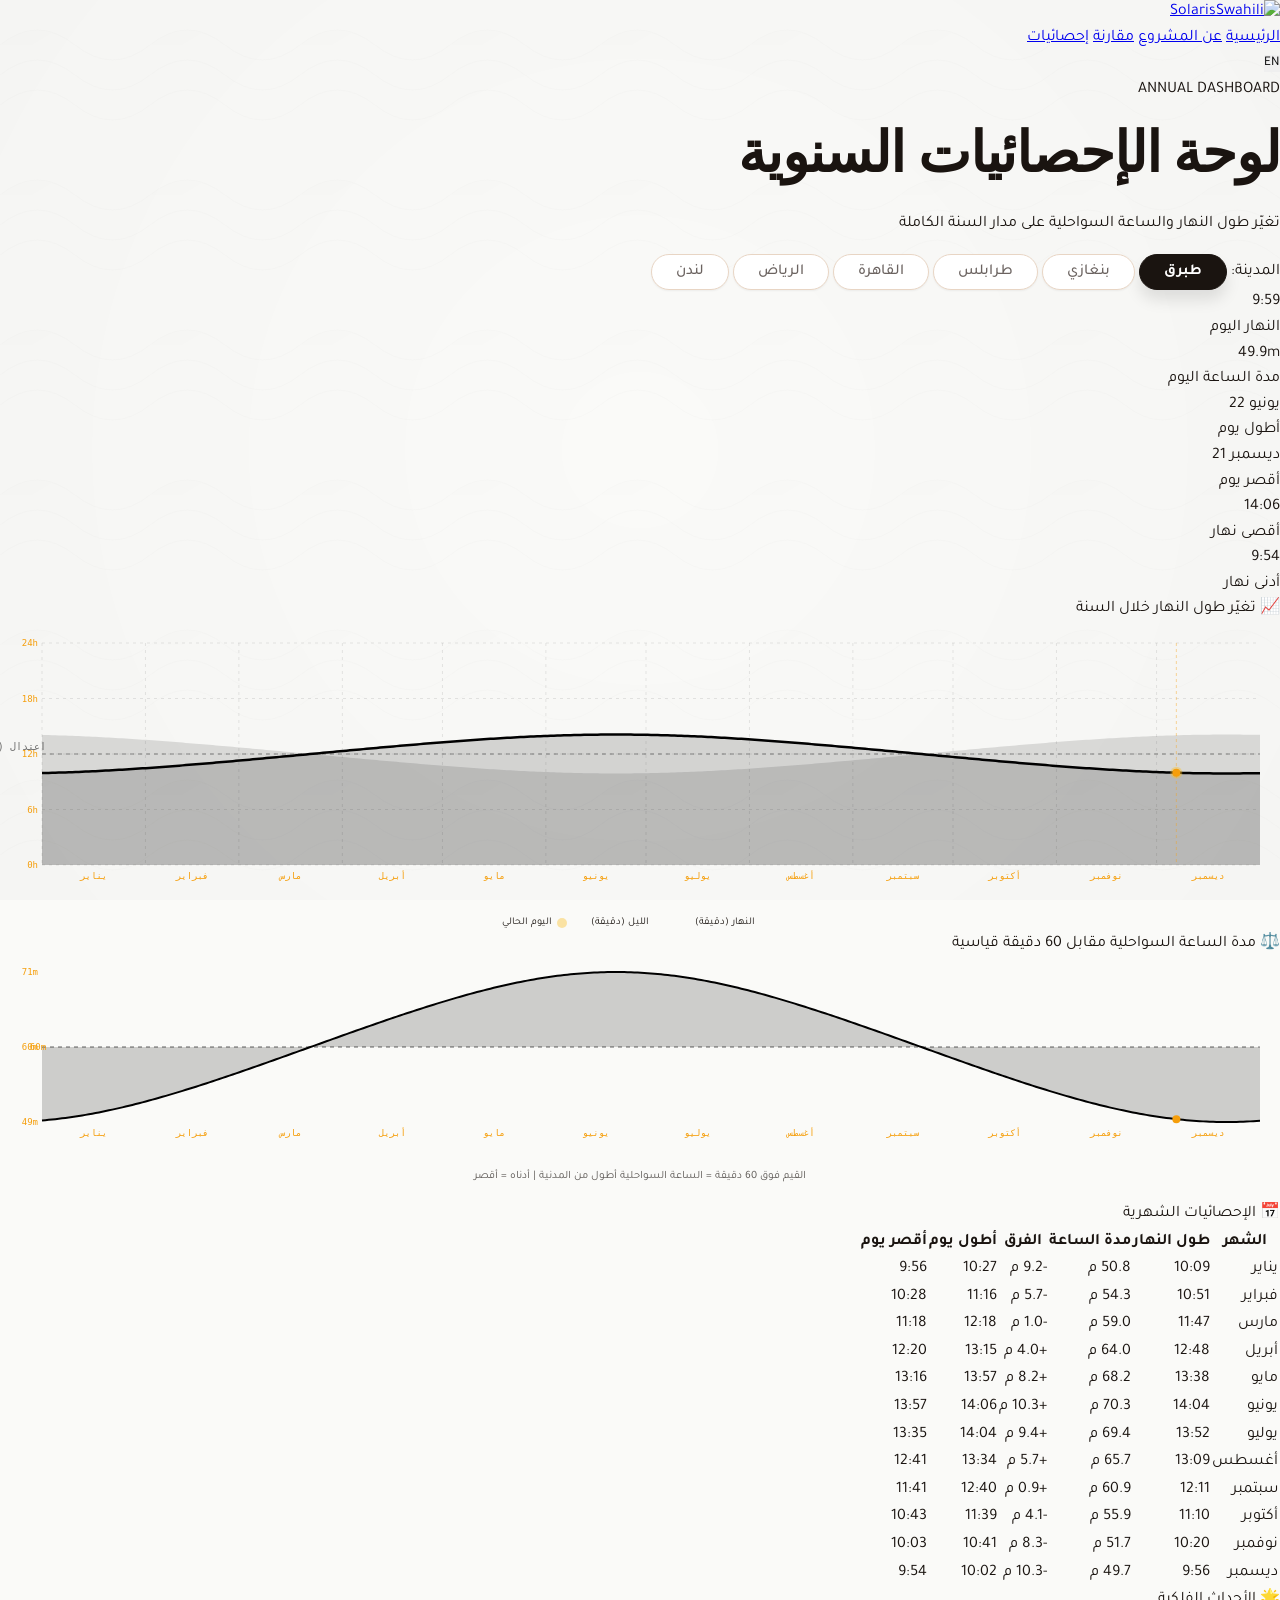
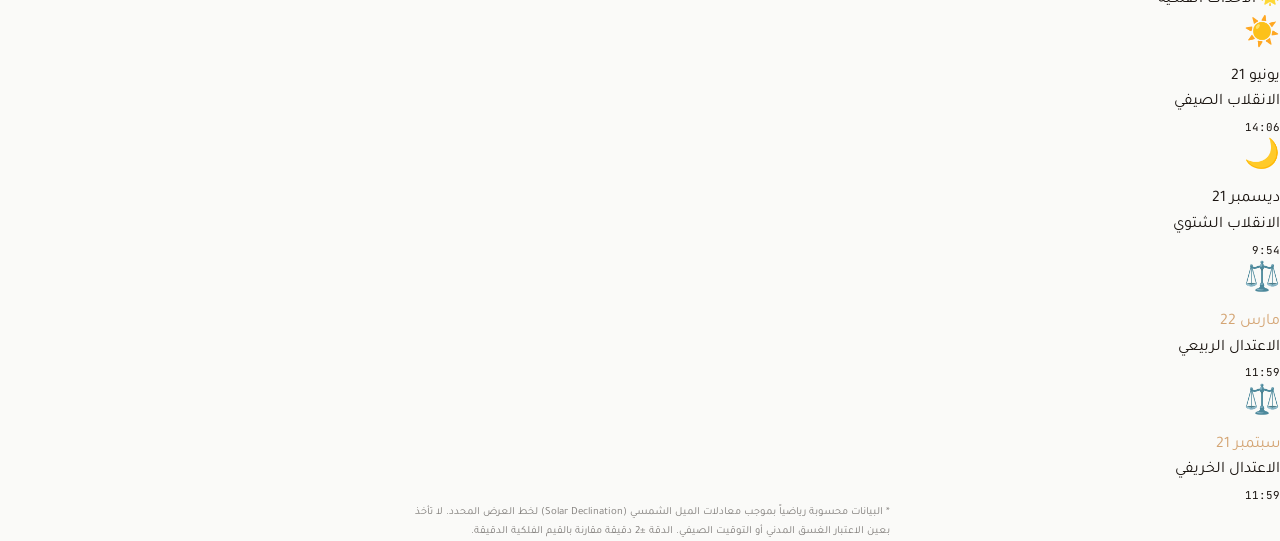
==== commit 020d89de: "Update dashboard.html" ====
--- a/dashboard.html
+++ b/dashboard.html
@@ -22,7 +22,6 @@
             pointer-events:none;
             white-space:nowrap;
             transform:translate(-50%,-120%);
-            /* ✅ مشكلة 12 — z-index عبر متغير CSS */
             z-index: var(--z-content, 10);
         }
     </style>
@@ -33,12 +32,10 @@
     <script src="js/theme.js"></script>
 
     <nav class="site-nav">
-        <!-- ✅ Issue 20 — شعار SVG -->
         <a href="index.html" class="nav-logo" aria-label="SolarisSwahili — الصفحة الرئيسية">
             <img src="assets/logo.svg" alt="SolarisSwahili" height="28">
         </a>
         <div class="nav-links">
-            <!-- ✅ Bug 2 — data-i18n على جميع روابط التنقل -->
             <a href="index.html"     class="nav-link"        data-i18n="navHome">الرئيسية</a>
             <a href="about.html"     class="nav-link"        data-i18n="navAbout">عن المشروع</a>
             <a href="compare.html"   class="nav-link"        data-i18n="navCompare">مقارنة</a>
@@ -86,10 +83,10 @@
             </div>
             <div class="dash-card">
                 <div class="chart-container" style="position:relative;">
-                    <!-- ✅ Bug 22 — إضافة role وaria-label وaria-describedby للـ Canvas -->
+                    <!-- ✅ A4 — aria-label يُحدَّث برمجياً عند تغيير المدينة -->
                     <canvas id="day-length-chart"
                             role="img"
-                            aria-label="مخطط يُظهر تغير طول النهار على مدار السنة"
+                            aria-label="مخطط طول النهار السنوي لمدينة طبرق"
                             aria-describedby="chart-desc"
                             style="width:100%;display:block;cursor:crosshair;"></canvas>
                     <p id="chart-desc" class="sr-only">
@@ -170,17 +167,14 @@
 
     </div><!-- /page-container -->
 
-    <!-- ✅ Bug 2 — تحميل نظام الترجمة المشترك -->
     <script src="js/i18n.js"></script>
     <script>
     /* ══════════════════════════════════════════════════════
        Solar Astronomy Math (no API required)
     ══════════════════════════════════════════════════════ */
 
-    /* ✅ Bug 2 — isEn مأخوذ من SubI18N */
     let isEn = SubI18N.getLang() === 'en';
 
-    /* ✅ Bug 2 — toggleLang يفوّض إلى SubI18N */
     function toggleLang() {
         SubI18N.toggle();
         isEn = SubI18N.getLang() === 'en';
@@ -199,7 +193,11 @@
         return (2 * H / Math.PI * 12 * 60);
     }
 
+    /* ✅ P4 — تخزين مؤقت لنتائج yearData لتجنب إعادة الحساب عند اختيار نفس المدينة */
+    const _ydCache = new Map();
+
     function yearData(lat) {
+        if (_ydCache.has(lat)) return _ydCache.get(lat);
         const data = [];
         for (let d = 1; d <= 365; d++) {
             const dayMin = daylightMinutes(lat, d);
@@ -210,6 +208,7 @@
                 swahiliHourMin: dayMin / 12
             });
         }
+        _ydCache.set(lat, data);
         return data;
     }
 
@@ -237,7 +236,7 @@
     }
 
     let currentLat = 32.0773;
-    let currentCityName = isEn ? 'Tobruk' : 'طبرق';
+    let currentCityName = 'طبرق';
 
     function selectCity(btn, name, lat) {
         document.querySelectorAll('.dash-city-picker .city-btn').forEach(b => b.classList.remove('active'));
@@ -253,7 +252,6 @@
 
     function drawDayLengthChart(data) {
         const canvas = document.getElementById('day-length-chart');
-        /* DPI fix already present in original */
         const dpr = window.devicePixelRatio || 1;
         const W = canvas.parentElement.clientWidth || 700;
         const H = Math.max(200, Math.min(280, W * 0.38));
@@ -363,6 +361,11 @@
         canvas._chartData = data;
         canvas._chartPad  = PAD;
         canvas._chartSize = { cW, cH, W, H };
+
+        /* ✅ A4 — تحديث aria-label بالمدينة الحالية */
+        canvas.setAttribute('aria-label',
+            (isEn ? 'Annual daylight chart for ' : 'مخطط طول النهار السنوي لمدينة ') + currentCityName
+        );
     }
 
     function drawHourDiffChart(data) {
@@ -504,7 +507,7 @@
 
         document.getElementById('month-tbody').innerHTML = rows;
 
-        /* ✅ Bug 17 — تحديث رؤوس الجدول بناءً على اللغة المحفوظة */
+        /* تحديث رؤوس الجدول بناءً على اللغة */
         const th = document.querySelectorAll('#month-table th');
         const headers = isEn
             ? ['Month','Daylight (avg)','Swahili Hour','vs 60min','Longest Day','Shortest Day']
@@ -587,11 +590,16 @@
     /* تحميل أولي */
     renderAll();
 
+    /* ✅ P3 — تأخير إعادة الرسم عند تغيير حجم النافذة لتجنب الحسابات الزائدة */
+    let _resizeTimer;
     window.addEventListener('resize', () => {
-        const data = yearData(currentLat);
-        drawDayLengthChart(data);
-        drawHourDiffChart(data);
-        setupChartHover(data);
+        clearTimeout(_resizeTimer);
+        _resizeTimer = setTimeout(() => {
+            const data = yearData(currentLat);
+            drawDayLengthChart(data);
+            drawHourDiffChart(data);
+            setupChartHover(data);
+        }, 150);
     });
     </script>
 </body>
